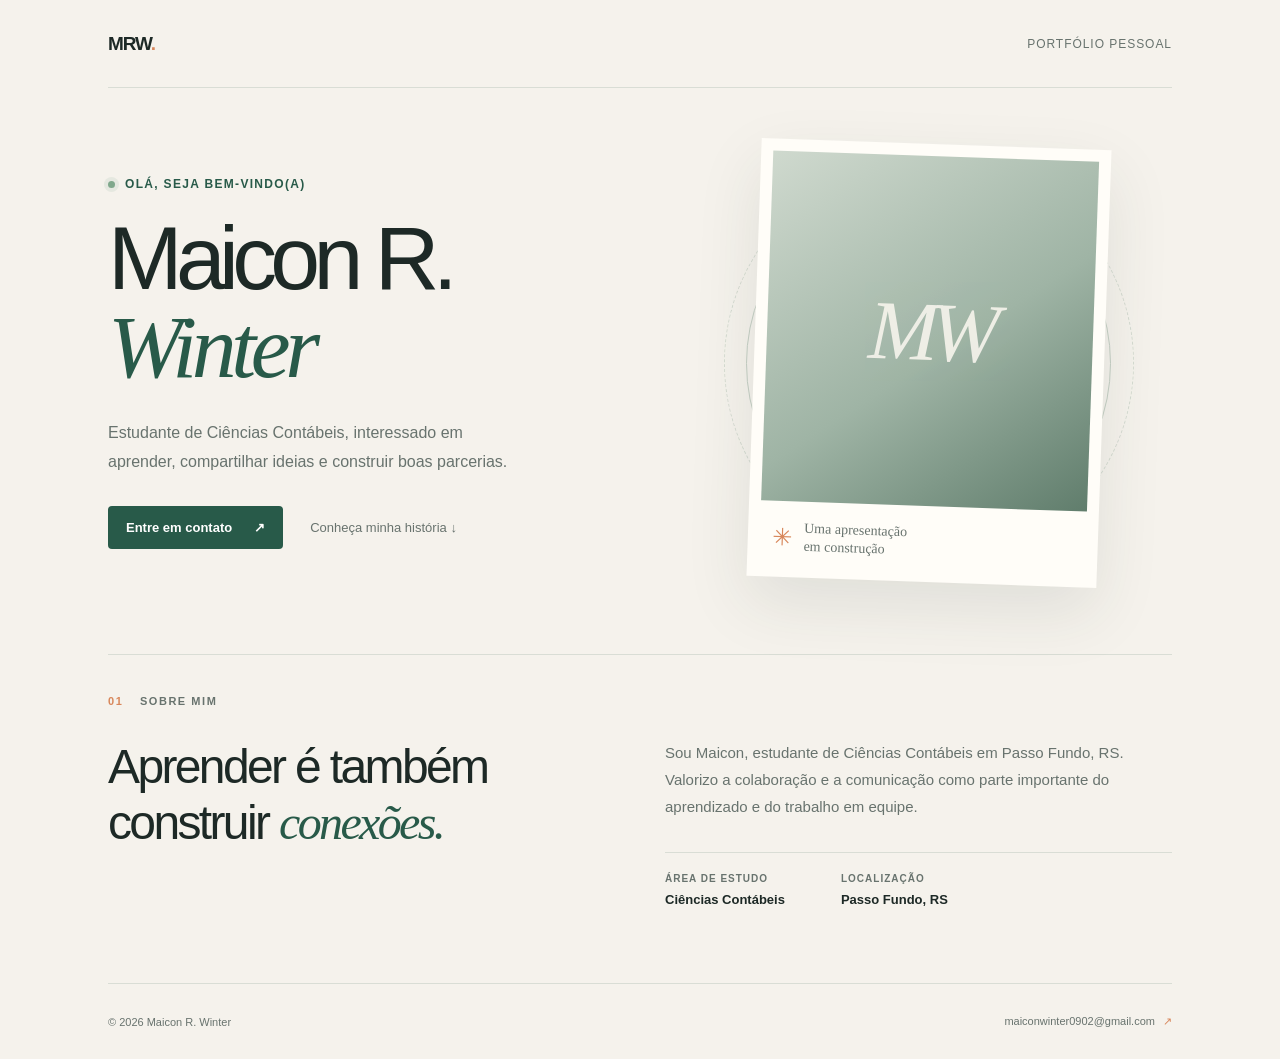
==== index.html @ 3eb66a56 "Adiciona a apresentação inicial do portfólio" ====
<!doctype html>
<html lang="pt-BR">
  <head>
    <meta charset="utf-8" />
    <meta name="viewport" content="width=device-width, initial-scale=1" />
    <meta name="theme-color" content="#f5f2ec" />
    <meta name="description" content="Portfólio pessoal de Maicon R. Winter, estudante de Ciências Contábeis em Passo Fundo, RS." />
    <title>Maicon R. Winter — Portfólio</title>
    <link rel="stylesheet" href="styles.css" />
  </head>
  <body>
    <main class="page-shell">
      <header class="topbar">
        <a class="wordmark" href="#inicio" aria-label="Maicon R. Winter, início">MRW<span>.</span></a>
        <span class="topbar-note">Portfólio pessoal</span>
      </header>

      <section class="intro" id="inicio" aria-labelledby="name">
        <div class="intro-copy">
          <p class="eyebrow"><span class="status-dot"></span> Olá, seja bem-vindo(a)</p>
          <h1 id="name">Maicon R.<br /><span>Winter</span></h1>
          <p class="summary">Estudante de Ciências Contábeis, interessado em aprender, compartilhar ideias e construir boas parcerias.</p>
          <div class="actions">
            <a class="button button-primary" href="mailto:maiconwinter0902@gmail.com">Entre em contato <span aria-hidden="true">↗</span></a>
            <a class="text-link" href="#sobre">Conheça minha história <span aria-hidden="true">↓</span></a>
          </div>
        </div>

        <div class="portrait-wrap" aria-label="Espaço reservado para foto de perfil">
          <div class="portrait-card">
            <div class="portrait-placeholder" aria-hidden="true"><span>MW</span></div>
            <div class="portrait-caption"><span class="caption-mark">✳</span><span>Uma apresentação<br />em construção</span></div>
          </div>
          <span class="orbit orbit-one" aria-hidden="true"></span>
          <span class="orbit orbit-two" aria-hidden="true"></span>
        </div>
      </section>

      <section class="about" id="sobre" aria-labelledby="about-title">
        <div class="section-label"><span>01</span> SOBRE MIM</div>
        <div class="about-content">
          <h2 id="about-title">Aprender é também<br />construir <em>conexões.</em></h2>
          <div class="about-details">
            <p>Sou Maicon, estudante de Ciências Contábeis em Passo Fundo, RS. Valorizo a colaboração e a comunicação como parte importante do aprendizado e do trabalho em equipe.</p>
            <div class="detail-row">
              <div><span class="detail-label">ÁREA DE ESTUDO</span><strong>Ciências Contábeis</strong></div>
              <div><span class="detail-label">LOCALIZAÇÃO</span><strong>Passo Fundo, RS</strong></div>
            </div>
          </div>
        </div>
      </section>

      <footer class="footer">
        <span>© 2026 Maicon R. Winter</span>
        <a href="mailto:maiconwinter0902@gmail.com">maiconwinter0902@gmail.com <span aria-hidden="true">↗</span></a>
      </footer>
    </main>
  </body>
</html>
---- styles.css ----
:root {
  color-scheme: light;
  --paper: #f5f2ec;
  --ink: #1d2926;
  --muted: #68736e;
  --green: #285a49;
  --green-dark: #1d4437;
  --line: #d9ddd5;
  --orange: #d8875b;
}

* { box-sizing: border-box; }
html { scroll-behavior: smooth; }
body { margin: 0; background: var(--paper); color: var(--ink); font-family: 'Segoe UI', Arial, sans-serif; }
a { color: inherit; }
a:focus-visible { outline: 3px solid var(--orange); outline-offset: 4px; }
.page-shell { max-width: 1180px; padding: 0 58px; margin: 0 auto; }
.topbar { height: 88px; display: flex; align-items: center; justify-content: space-between; border-bottom: 1px solid var(--line); }
.wordmark { font-size: 19px; font-weight: 700; letter-spacing: -.06em; text-decoration: none; }
.wordmark span { color: var(--orange); }
.topbar-note { color: var(--muted); font-size: 12px; letter-spacing: .08em; text-transform: uppercase; }
.intro { min-height: 550px; display: grid; grid-template-columns: 1.05fr .95fr; align-items: center; gap: 40px; padding: 56px 0 72px; }
.intro-copy { position: relative; z-index: 1; }
.eyebrow { display: flex; align-items: center; gap: 10px; margin: 0 0 24px; color: var(--green); font-size: 12px; font-weight: 600; letter-spacing: .11em; text-transform: uppercase; }
.status-dot { width: 7px; height: 7px; background: #80a88c; border-radius: 50%; box-shadow: 0 0 0 4px #80a88c22; }
h1 { margin: 0; font-size: clamp(58px, 7vw, 92px); line-height: .98; letter-spacing: -.075em; font-weight: 500; }
h1 span { color: var(--green); font-family: Georgia, serif; font-style: italic; font-weight: 500; letter-spacing: -.06em; }
.summary { max-width: 425px; margin: 28px 0 30px; color: var(--muted); font-size: 16px; line-height: 1.8; }
.actions { display: flex; align-items: center; gap: 27px; flex-wrap: wrap; }
.button { display: inline-flex; align-items: center; gap: 22px; padding: 14px 18px; border-radius: 4px; font-size: 13px; font-weight: 600; text-decoration: none; transition: background .2s, transform .2s; }
.button-primary { color: white; background: var(--green); }
.button-primary:hover { background: var(--green-dark); transform: translateY(-2px); }
.text-link { color: var(--muted); font-size: 13px; text-decoration: none; }
.text-link:hover, .footer a:hover { color: var(--green); }
.portrait-wrap { min-height: 375px; display: grid; place-items: center; position: relative; }
.portrait-card { width: min(100%, 350px); position: relative; z-index: 1; padding: 12px; background: #fffdf8; box-shadow: 0 25px 65px #243d321a; transform: rotate(2deg); }
.portrait-placeholder { aspect-ratio: 4 / 4.3; display: grid; place-items: center; overflow: hidden; background: linear-gradient(145deg, #cfd9ce, #9fb4a5 55%, #607d6c); color: #f7f4ed; }
.portrait-placeholder span { font-family: Georgia, serif; font-size: 84px; font-style: italic; letter-spacing: -.1em; opacity: .9; }
.portrait-caption { min-height: 64px; display: flex; align-items: center; gap: 12px; padding: 8px 12px 0; color: var(--muted); font-family: Georgia, serif; font-size: 14px; line-height: 1.35; }
.caption-mark { color: var(--orange); font-family: 'Segoe UI', Arial, sans-serif; font-size: 24px; }
.orbit { position: absolute; display: block; border: 1px solid #c5cfc3; border-radius: 50%; }
.orbit-one { width: 365px; height: 365px; }
.orbit-two { width: 410px; height: 410px; border-style: dashed; opacity: .65; }
.about { padding: 40px 0 76px; border-top: 1px solid var(--line); }
.section-label { color: var(--muted); font-size: 11px; font-weight: 600; letter-spacing: .14em; }
.section-label span { margin-right: 12px; color: var(--orange); }
.about-content { display: grid; grid-template-columns: 1fr 1fr; gap: 50px; margin-top: 32px; }
h2 { margin: 0; font-size: clamp(34px, 4vw, 48px); font-weight: 500; line-height: 1.15; letter-spacing: -.055em; }
h2 em { color: var(--green); font-family: Georgia, serif; font-weight: 500; }
.about-details > p { max-width: 490px; margin: 0; color: var(--muted); font-size: 15px; line-height: 1.8; }
.detail-row { display: flex; gap: 56px; margin-top: 32px; padding-top: 20px; border-top: 1px solid var(--line); }
.detail-row div { display: grid; gap: 8px; }
.detail-label { color: var(--muted); font-size: 10px; font-weight: 600; letter-spacing: .1em; }
.detail-row strong { font-size: 13px; font-weight: 600; }
.footer { min-height: 76px; display: flex; align-items: center; justify-content: space-between; gap: 20px; border-top: 1px solid var(--line); color: var(--muted); font-size: 11px; }
.footer a { text-decoration: none; }
.footer a span { color: var(--orange); margin-left: 5px; }

@media (max-width: 760px) {
  .page-shell { padding: 0 24px; }
  .topbar { height: 70px; }
  .intro { min-height: auto; grid-template-columns: 1fr; gap: 40px; padding: 58px 0 62px; }
  .intro-copy { order: 0; }
  .portrait-wrap { min-height: 330px; }
  .portrait-card { width: min(75%, 300px); }
  .orbit-one { width: 315px; height: 315px; }
  .orbit-two { width: 350px; height: 350px; }
  .about-content { grid-template-columns: 1fr; gap: 24px; }
  .about { padding-bottom: 56px; }
  .detail-row { gap: 30px; }
}
@media (max-width: 420px) {
  .page-shell { padding: 0 18px; }
  .actions { align-items: flex-start; flex-direction: column; gap: 17px; }
  .footer { align-items: flex-start; flex-direction: column; justify-content: center; padding: 18px 0; gap: 9px; }
}
@media (prefers-reduced-motion: reduce) {
  html { scroll-behavior: auto; }
  *, *::before, *::after { transition-duration: .01ms !important; animation-duration: .01ms !important; }
}
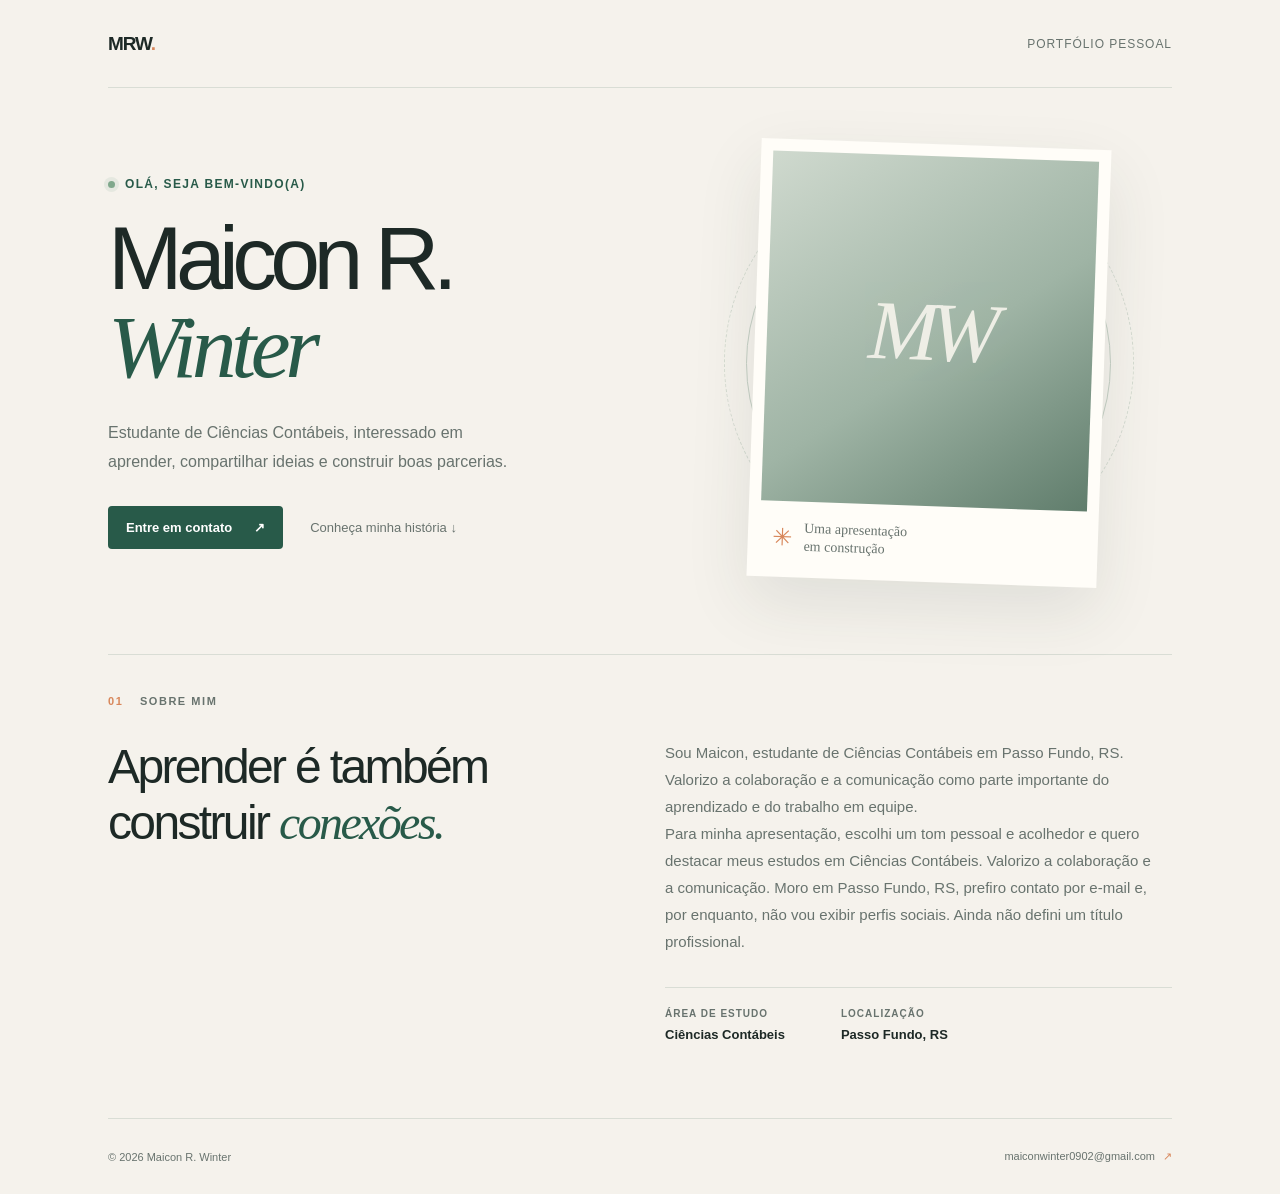
==== commit 924c49d3: "Adiciona resumo da biografia Added a personal paragraph highlighting studies and contact preferences" ====
--- a/index.html
+++ b/index.html
@@ -42,6 +42,7 @@
           <h2 id="about-title">Aprender é também<br />construir <em>conexões.</em></h2>
           <div class="about-details">
             <p>Sou Maicon, estudante de Ciências Contábeis em Passo Fundo, RS. Valorizo a colaboração e a comunicação como parte importante do aprendizado e do trabalho em equipe.</p>
+            <p>Para minha apresentação, escolhi um tom pessoal e acolhedor e quero destacar meus estudos em Ciências Contábeis. Valorizo a colaboração e a comunicação. Moro em Passo Fundo, RS, prefiro contato por e-mail e, por enquanto, não vou exibir perfis sociais. Ainda não defini um título profissional.</p>
             <div class="detail-row">
               <div><span class="detail-label">ÁREA DE ESTUDO</span><strong>Ciências Contábeis</strong></div>
               <div><span class="detail-label">LOCALIZAÇÃO</span><strong>Passo Fundo, RS</strong></div>
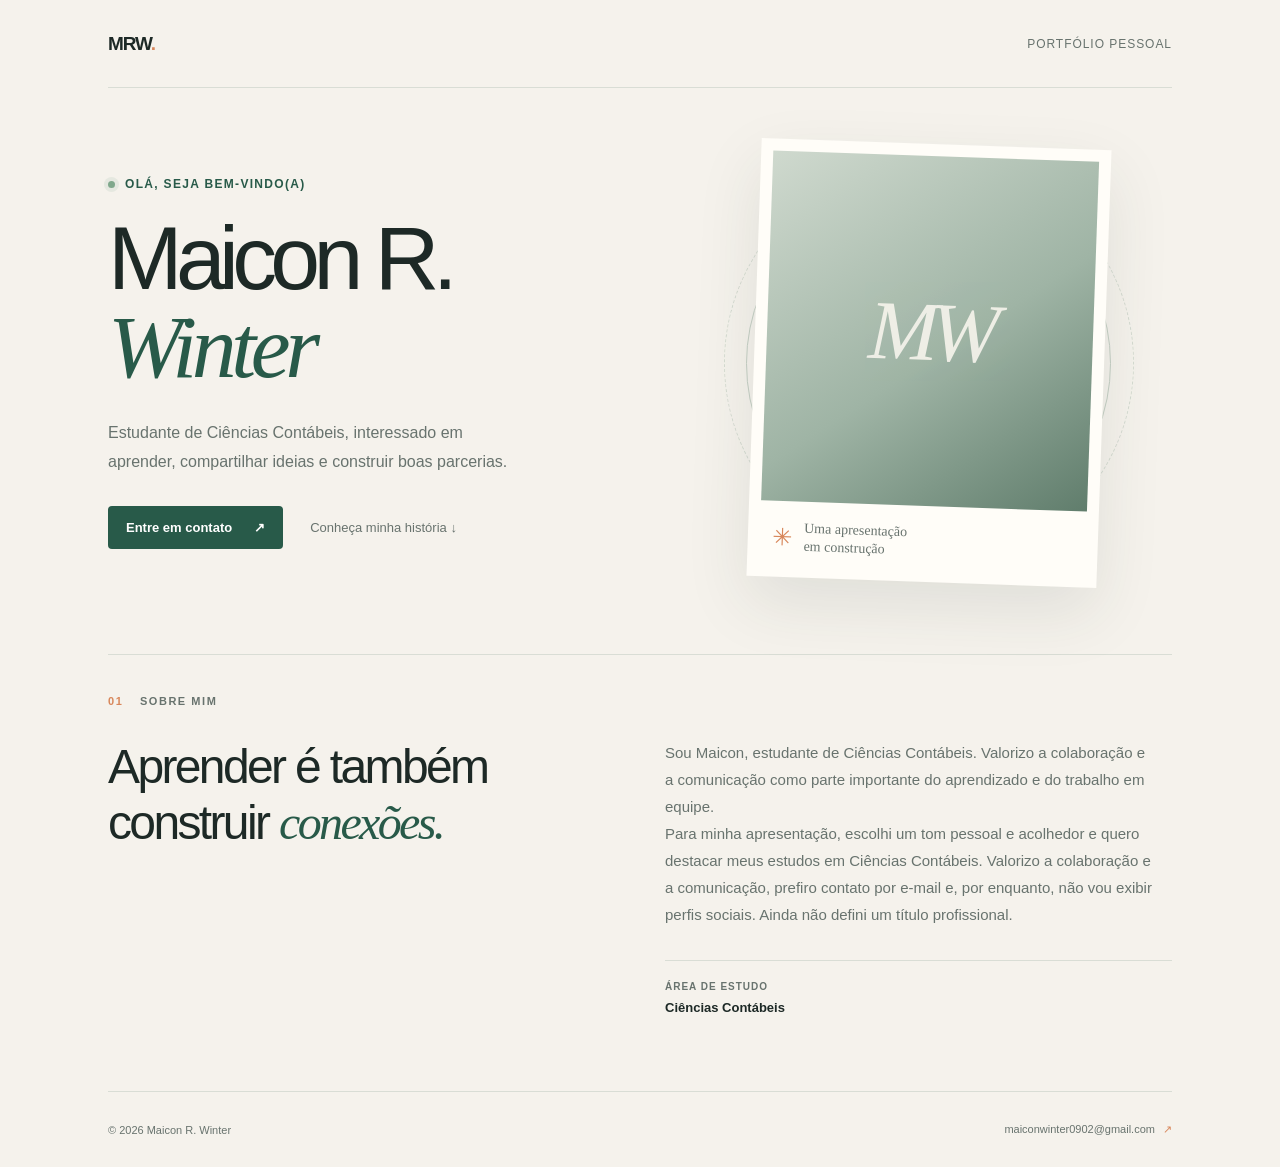
==== commit 3dce2dc3: "Remove referencias de localização" ====
--- a/index.html
+++ b/index.html
@@ -4,7 +4,7 @@
     <meta charset="utf-8" />
     <meta name="viewport" content="width=device-width, initial-scale=1" />
     <meta name="theme-color" content="#f5f2ec" />
-    <meta name="description" content="Portfólio pessoal de Maicon R. Winter, estudante de Ciências Contábeis em Passo Fundo, RS." />
+    <meta name="description" content="Portfólio pessoal de Maicon R. Winter, estudante de Ciências Contábeis." />
     <title>Maicon R. Winter — Portfólio</title>
     <link rel="stylesheet" href="styles.css" />
   </head>
@@ -41,11 +41,10 @@
         <div class="about-content">
           <h2 id="about-title">Aprender é também<br />construir <em>conexões.</em></h2>
           <div class="about-details">
-            <p>Sou Maicon, estudante de Ciências Contábeis em Passo Fundo, RS. Valorizo a colaboração e a comunicação como parte importante do aprendizado e do trabalho em equipe.</p>
-            <p>Para minha apresentação, escolhi um tom pessoal e acolhedor e quero destacar meus estudos em Ciências Contábeis. Valorizo a colaboração e a comunicação. Moro em Passo Fundo, RS, prefiro contato por e-mail e, por enquanto, não vou exibir perfis sociais. Ainda não defini um título profissional.</p>
+            <p>Sou Maicon, estudante de Ciências Contábeis. Valorizo a colaboração e a comunicação como parte importante do aprendizado e do trabalho em equipe.</p>
+            <p>Para minha apresentação, escolhi um tom pessoal e acolhedor e quero destacar meus estudos em Ciências Contábeis. Valorizo a colaboração e a comunicação, prefiro contato por e-mail e, por enquanto, não vou exibir perfis sociais. Ainda não defini um título profissional.</p>
             <div class="detail-row">
               <div><span class="detail-label">ÁREA DE ESTUDO</span><strong>Ciências Contábeis</strong></div>
-              <div><span class="detail-label">LOCALIZAÇÃO</span><strong>Passo Fundo, RS</strong></div>
             </div>
           </div>
         </div>
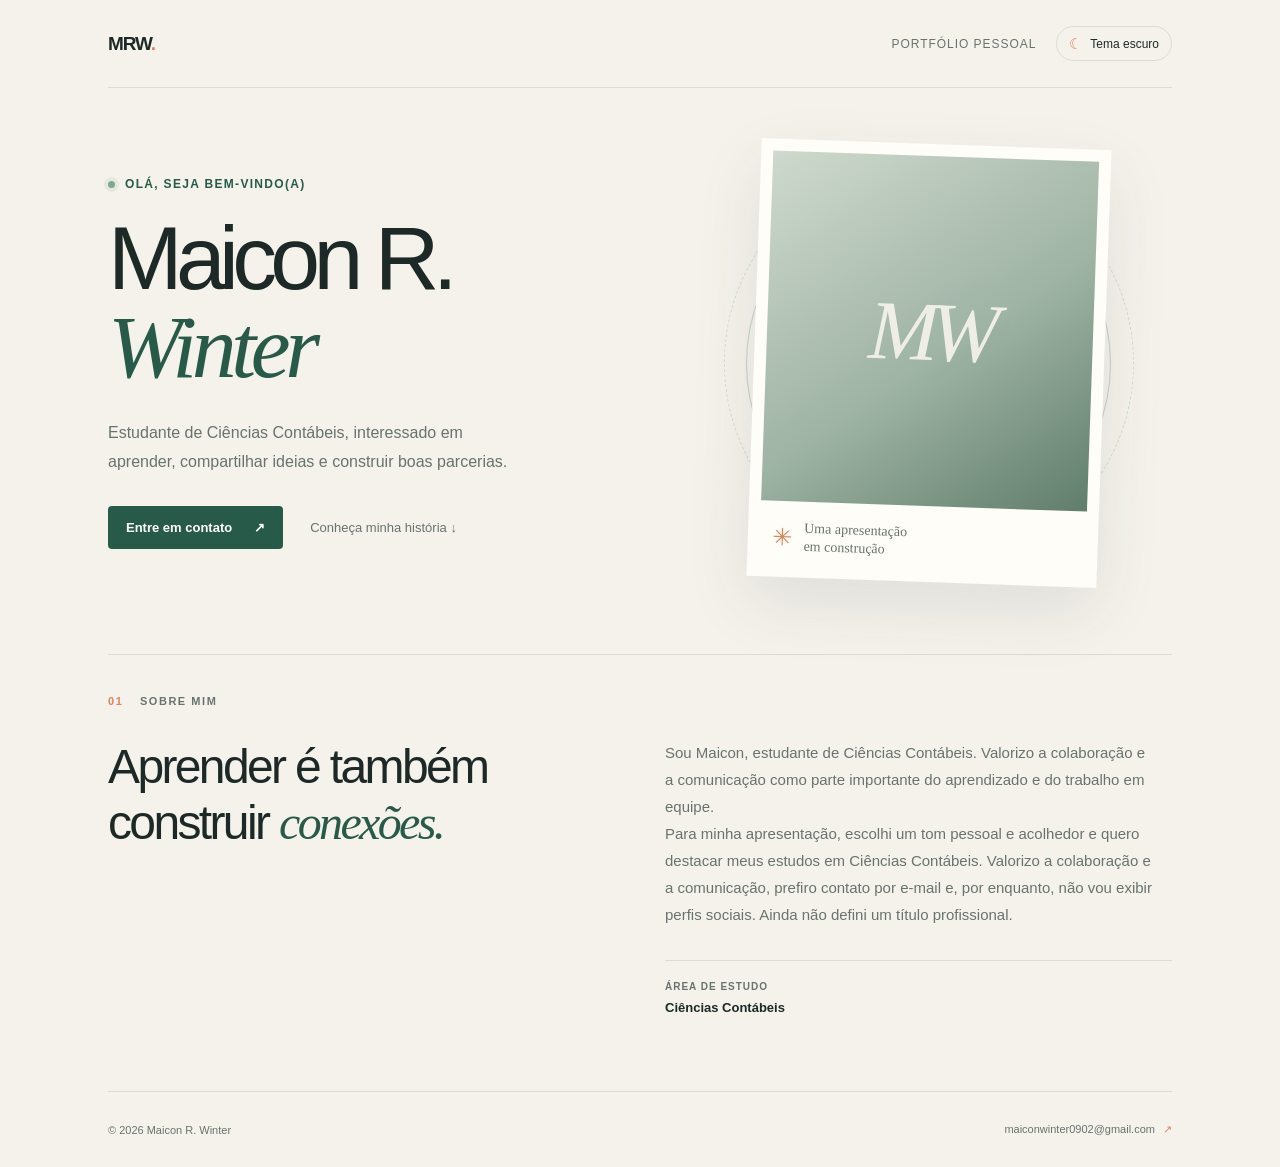
==== commit 4b314b8f: "Adiciona alternância de tema claro e escuro" ====
--- a/index.html
+++ b/index.html
@@ -12,7 +12,13 @@
     <main class="page-shell">
       <header class="topbar">
         <a class="wordmark" href="#inicio" aria-label="Maicon R. Winter, início">MRW<span>.</span></a>
-        <span class="topbar-note">Portfólio pessoal</span>
+        <div class="topbar-tools">
+          <span class="topbar-note">Portfólio pessoal</span>
+          <button class="theme-toggle" type="button" data-theme-toggle aria-label="Ativar tema escuro" aria-pressed="false">
+            <span class="theme-toggle-icon" aria-hidden="true">☾</span>
+            <span class="theme-toggle-label">Tema escuro</span>
+          </button>
+        </div>
       </header>
 
       <section class="intro" id="inicio" aria-labelledby="name">
@@ -55,5 +61,37 @@
         <a href="mailto:maiconwinter0902@gmail.com">maiconwinter0902@gmail.com <span aria-hidden="true">↗</span></a>
       </footer>
     </main>
+    <script>
+      (() => {
+        const storageKey = "maicon-portfolio-theme";
+        const root = document.documentElement;
+        const toggle = document.querySelector("[data-theme-toggle]");
+        const label = toggle.querySelector(".theme-toggle-label");
+        const icon = toggle.querySelector(".theme-toggle-icon");
+        let savedTheme = "light";
+        try {
+          savedTheme = localStorage.getItem(storageKey) || "light";
+        } catch {}
+
+        root.dataset.theme = savedTheme === "dark" ? "dark" : "light";
+
+        const updateToggle = () => {
+          const isDark = root.dataset.theme === "dark";
+          toggle.setAttribute("aria-label", isDark ? "Ativar tema claro" : "Ativar tema escuro");
+          toggle.setAttribute("aria-pressed", String(isDark));
+          label.textContent = isDark ? "Tema claro" : "Tema escuro";
+          icon.textContent = isDark ? "☀" : "☾";
+        };
+
+        updateToggle();
+        toggle.addEventListener("click", () => {
+          root.dataset.theme = root.dataset.theme === "dark" ? "light" : "dark";
+          try {
+            localStorage.setItem(storageKey, root.dataset.theme);
+          } catch {}
+          updateToggle();
+        });
+      })();
+    </script>
   </body>
 </html>
--- a/styles.css
+++ b/styles.css
@@ -7,6 +7,29 @@
   --green-dark: #1d4437;
   --line: #d9ddd5;
   --orange: #d8875b;
+  --portrait-paper: #fffdf8;
+  --portrait-shadow: #243d321a;
+  --portrait-top: #cfd9ce;
+  --portrait-mid: #9fb4a5;
+  --portrait-bottom: #607d6c;
+  --orbit: #c5cfc3;
+}
+
+:root[data-theme="dark"] {
+  color-scheme: dark;
+  --paper: #17201c;
+  --ink: #edf2ed;
+  --muted: #b0bdb4;
+  --green: #9bc9af;
+  --green-dark: #78aa90;
+  --line: #35463d;
+  --orange: #e5a078;
+  --portrait-paper: #222e28;
+  --portrait-shadow: #00000040;
+  --portrait-top: #556a5c;
+  --portrait-mid: #3c5547;
+  --portrait-bottom: #293b32;
+  --orbit: #45584c;
 }
 
 * { box-sizing: border-box; }
@@ -18,7 +41,12 @@
 .topbar { height: 88px; display: flex; align-items: center; justify-content: space-between; border-bottom: 1px solid var(--line); }
 .wordmark { font-size: 19px; font-weight: 700; letter-spacing: -.06em; text-decoration: none; }
 .wordmark span { color: var(--orange); }
+.topbar-tools { display: flex; align-items: center; gap: 20px; }
 .topbar-note { color: var(--muted); font-size: 12px; letter-spacing: .08em; text-transform: uppercase; }
+.theme-toggle { display: inline-flex; align-items: center; gap: 8px; padding: 9px 12px; border: 1px solid var(--line); border-radius: 999px; background: transparent; color: var(--ink); font: inherit; font-size: 12px; cursor: pointer; transition: background .2s, border-color .2s; }
+.theme-toggle:hover { background: color-mix(in srgb, var(--green) 10%, transparent); border-color: var(--green); }
+.theme-toggle:focus-visible { outline: 3px solid var(--orange); outline-offset: 4px; }
+.theme-toggle-icon { color: var(--orange); font-size: 15px; line-height: 1; }
 .intro { min-height: 550px; display: grid; grid-template-columns: 1.05fr .95fr; align-items: center; gap: 40px; padding: 56px 0 72px; }
 .intro-copy { position: relative; z-index: 1; }
 .eyebrow { display: flex; align-items: center; gap: 10px; margin: 0 0 24px; color: var(--green); font-size: 12px; font-weight: 600; letter-spacing: .11em; text-transform: uppercase; }
@@ -33,12 +61,12 @@
 .text-link { color: var(--muted); font-size: 13px; text-decoration: none; }
 .text-link:hover, .footer a:hover { color: var(--green); }
 .portrait-wrap { min-height: 375px; display: grid; place-items: center; position: relative; }
-.portrait-card { width: min(100%, 350px); position: relative; z-index: 1; padding: 12px; background: #fffdf8; box-shadow: 0 25px 65px #243d321a; transform: rotate(2deg); }
-.portrait-placeholder { aspect-ratio: 4 / 4.3; display: grid; place-items: center; overflow: hidden; background: linear-gradient(145deg, #cfd9ce, #9fb4a5 55%, #607d6c); color: #f7f4ed; }
+.portrait-card { width: min(100%, 350px); position: relative; z-index: 1; padding: 12px; background: var(--portrait-paper); box-shadow: 0 25px 65px var(--portrait-shadow); transform: rotate(2deg); }
+.portrait-placeholder { aspect-ratio: 4 / 4.3; display: grid; place-items: center; overflow: hidden; background: linear-gradient(145deg, var(--portrait-top), var(--portrait-mid) 55%, var(--portrait-bottom)); color: #f7f4ed; }
 .portrait-placeholder span { font-family: Georgia, serif; font-size: 84px; font-style: italic; letter-spacing: -.1em; opacity: .9; }
 .portrait-caption { min-height: 64px; display: flex; align-items: center; gap: 12px; padding: 8px 12px 0; color: var(--muted); font-family: Georgia, serif; font-size: 14px; line-height: 1.35; }
 .caption-mark { color: var(--orange); font-family: 'Segoe UI', Arial, sans-serif; font-size: 24px; }
-.orbit { position: absolute; display: block; border: 1px solid #c5cfc3; border-radius: 50%; }
+.orbit { position: absolute; display: block; border: 1px solid var(--orbit); border-radius: 50%; }
 .orbit-one { width: 365px; height: 365px; }
 .orbit-two { width: 410px; height: 410px; border-style: dashed; opacity: .65; }
 .about { padding: 40px 0 76px; border-top: 1px solid var(--line); }
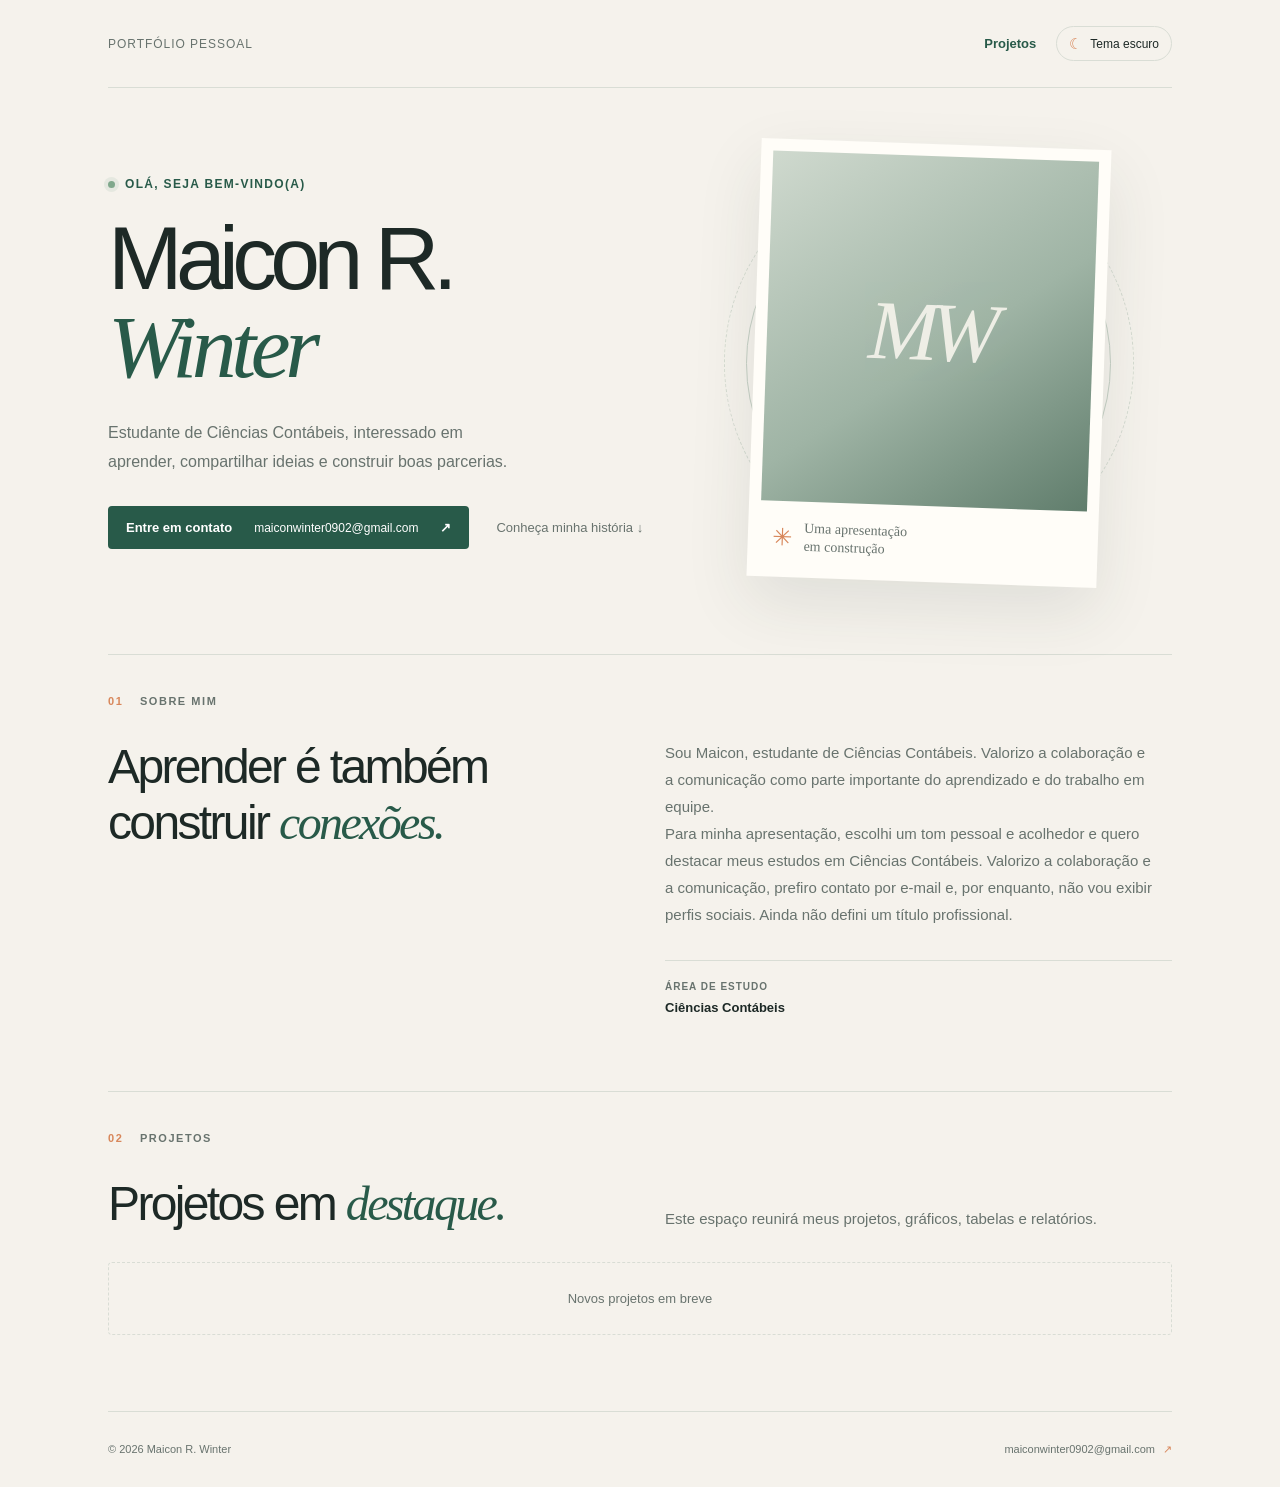
==== commit 7277dd49: "Adiciona aba Projetos e atualiza o contato" ====
--- a/index.html
+++ b/index.html
@@ -11,14 +11,14 @@
   <body>
     <main class="page-shell">
       <header class="topbar">
-        <a class="wordmark" href="#inicio" aria-label="Maicon R. Winter, início">MRW<span>.</span></a>
-        <div class="topbar-tools">
-          <span class="topbar-note">Portfólio pessoal</span>
+        <span class="topbar-note">Portfólio pessoal</span>
+        <nav class="topbar-tools" aria-label="Navegação principal">
+          <a class="nav-link" href="#projetos">Projetos</a>
           <button class="theme-toggle" type="button" data-theme-toggle aria-label="Ativar tema escuro" aria-pressed="false">
             <span class="theme-toggle-icon" aria-hidden="true">☾</span>
             <span class="theme-toggle-label">Tema escuro</span>
           </button>
-        </div>
+        </nav>
       </header>
 
       <section class="intro" id="inicio" aria-labelledby="name">
@@ -27,7 +27,7 @@
           <h1 id="name">Maicon R.<br /><span>Winter</span></h1>
           <p class="summary">Estudante de Ciências Contábeis, interessado em aprender, compartilhar ideias e construir boas parcerias.</p>
           <div class="actions">
-            <a class="button button-primary" href="mailto:maiconwinter0902@gmail.com">Entre em contato <span aria-hidden="true">↗</span></a>
+            <a class="button button-primary" href="mailto:maiconwinter0902@gmail.com">Entre em contato <span class="contact-email">maiconwinter0902@gmail.com</span><span aria-hidden="true">↗</span></a>
             <a class="text-link" href="#sobre">Conheça minha história <span aria-hidden="true">↓</span></a>
           </div>
         </div>
@@ -54,6 +54,15 @@
             </div>
           </div>
         </div>
+      </section>
+
+      <section class="projects" id="projetos" aria-labelledby="projects-title">
+        <div class="section-label"><span>02</span> PROJETOS</div>
+        <div class="projects-content">
+          <h2 id="projects-title">Projetos em <em>destaque.</em></h2>
+          <p>Este espaço reunirá meus projetos, gráficos, tabelas e relatórios.</p>
+        </div>
+        <div class="projects-empty">Novos projetos em breve</div>
       </section>
 
       <footer class="footer">
--- a/styles.css
+++ b/styles.css
@@ -5,6 +5,7 @@
   --muted: #68736e;
   --green: #285a49;
   --green-dark: #1d4437;
+  --button-ink: #ffffff;
   --line: #d9ddd5;
   --orange: #d8875b;
   --portrait-paper: #fffdf8;
@@ -22,6 +23,7 @@
   --muted: #b0bdb4;
   --green: #9bc9af;
   --green-dark: #78aa90;
+  --button-ink: #17201c;
   --line: #35463d;
   --orange: #e5a078;
   --portrait-paper: #222e28;
@@ -39,10 +41,10 @@
 a:focus-visible { outline: 3px solid var(--orange); outline-offset: 4px; }
 .page-shell { max-width: 1180px; padding: 0 58px; margin: 0 auto; }
 .topbar { height: 88px; display: flex; align-items: center; justify-content: space-between; border-bottom: 1px solid var(--line); }
-.wordmark { font-size: 19px; font-weight: 700; letter-spacing: -.06em; text-decoration: none; }
-.wordmark span { color: var(--orange); }
 .topbar-tools { display: flex; align-items: center; gap: 20px; }
 .topbar-note { color: var(--muted); font-size: 12px; letter-spacing: .08em; text-transform: uppercase; }
+.nav-link { color: var(--green); font-size: 13px; font-weight: 600; text-decoration: none; }
+.nav-link:hover { color: var(--orange); }
 .theme-toggle { display: inline-flex; align-items: center; gap: 8px; padding: 9px 12px; border: 1px solid var(--line); border-radius: 999px; background: transparent; color: var(--ink); font: inherit; font-size: 12px; cursor: pointer; transition: background .2s, border-color .2s; }
 .theme-toggle:hover { background: color-mix(in srgb, var(--green) 10%, transparent); border-color: var(--green); }
 .theme-toggle:focus-visible { outline: 3px solid var(--orange); outline-offset: 4px; }
@@ -56,8 +58,9 @@
 .summary { max-width: 425px; margin: 28px 0 30px; color: var(--muted); font-size: 16px; line-height: 1.8; }
 .actions { display: flex; align-items: center; gap: 27px; flex-wrap: wrap; }
 .button { display: inline-flex; align-items: center; gap: 22px; padding: 14px 18px; border-radius: 4px; font-size: 13px; font-weight: 600; text-decoration: none; transition: background .2s, transform .2s; }
-.button-primary { color: white; background: var(--green); }
+.button-primary { color: var(--button-ink); background: var(--green); }
 .button-primary:hover { background: var(--green-dark); transform: translateY(-2px); }
+.contact-email { font-size: 12px; font-weight: 500; }
 .text-link { color: var(--muted); font-size: 13px; text-decoration: none; }
 .text-link:hover, .footer a:hover { color: var(--green); }
 .portrait-wrap { min-height: 375px; display: grid; place-items: center; position: relative; }
@@ -80,6 +83,11 @@
 .detail-row div { display: grid; gap: 8px; }
 .detail-label { color: var(--muted); font-size: 10px; font-weight: 600; letter-spacing: .1em; }
 .detail-row strong { font-size: 13px; font-weight: 600; }
+.projects { padding: 40px 0 76px; border-top: 1px solid var(--line); }
+.projects-content { display: grid; grid-template-columns: 1fr 1fr; gap: 50px; align-items: end; margin-top: 32px; }
+.projects-content h2 { margin: 0; }
+.projects-content > p { max-width: 460px; margin: 0; color: var(--muted); font-size: 15px; line-height: 1.8; }
+.projects-empty { margin-top: 30px; padding: 28px; border: 1px dashed var(--line); border-radius: 4px; color: var(--muted); font-size: 13px; text-align: center; }
 .footer { min-height: 76px; display: flex; align-items: center; justify-content: space-between; gap: 20px; border-top: 1px solid var(--line); color: var(--muted); font-size: 11px; }
 .footer a { text-decoration: none; }
 .footer a span { color: var(--orange); margin-left: 5px; }
@@ -95,10 +103,15 @@
   .orbit-two { width: 350px; height: 350px; }
   .about-content { grid-template-columns: 1fr; gap: 24px; }
   .about { padding-bottom: 56px; }
+  .projects-content { grid-template-columns: 1fr; gap: 20px; }
+  .projects { padding-bottom: 56px; }
   .detail-row { gap: 30px; }
 }
 @media (max-width: 420px) {
   .page-shell { padding: 0 18px; }
+  .topbar-tools { gap: 10px; }
+  .topbar-note { font-size: 10px; letter-spacing: .04em; }
+  .theme-toggle { padding: 7px 9px; font-size: 11px; }
   .actions { align-items: flex-start; flex-direction: column; gap: 17px; }
   .footer { align-items: flex-start; flex-direction: column; justify-content: center; padding: 18px 0; gap: 9px; }
 }
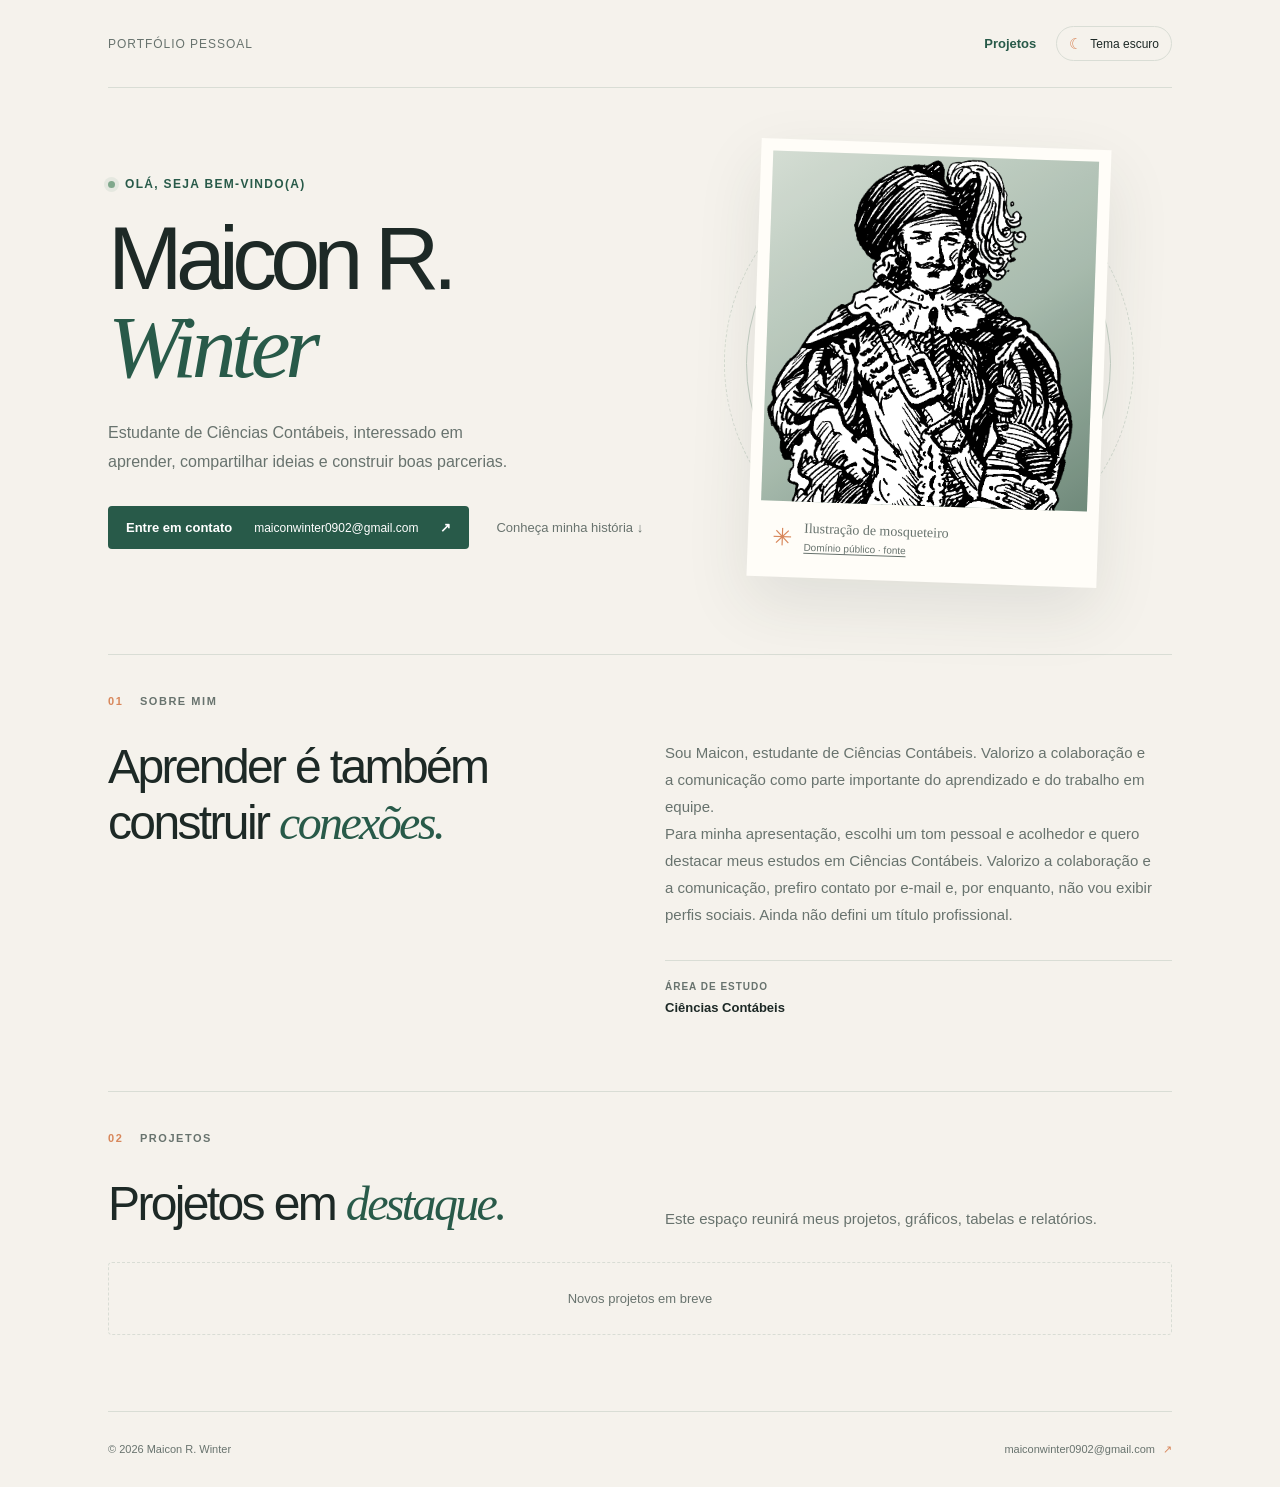
==== commit d9b14ce4: "Adiciona avatar de mosqueteiro em domínio público" ====
--- a/index.html
+++ b/index.html
@@ -32,10 +32,10 @@
           </div>
         </div>
 
-        <div class="portrait-wrap" aria-label="Espaço reservado para foto de perfil">
+        <div class="portrait-wrap" aria-label="Ilustração de mosqueteiro em domínio público">
           <div class="portrait-card">
-            <div class="portrait-placeholder" aria-hidden="true"><span>MW</span></div>
-            <div class="portrait-caption"><span class="caption-mark">✳</span><span>Uma apresentação<br />em construção</span></div>
+            <div class="portrait-placeholder"><img class="portrait-img" src="musketeer-public-domain.png" alt="Ilustração em preto e branco de um mosqueteiro com chapéu, espada e traje histórico." /></div>
+            <div class="portrait-caption"><span class="caption-mark" aria-hidden="true">✳</span><span>Ilustração de mosqueteiro<br /><a href="https://commons.wikimedia.org/wiki/File:Mousquetaire_(PSF).png" target="_blank" rel="noopener noreferrer">Domínio público · fonte</a></span></div>
           </div>
           <span class="orbit orbit-one" aria-hidden="true"></span>
           <span class="orbit orbit-two" aria-hidden="true"></span>
--- a/styles.css
+++ b/styles.css
@@ -66,8 +66,10 @@
 .portrait-wrap { min-height: 375px; display: grid; place-items: center; position: relative; }
 .portrait-card { width: min(100%, 350px); position: relative; z-index: 1; padding: 12px; background: var(--portrait-paper); box-shadow: 0 25px 65px var(--portrait-shadow); transform: rotate(2deg); }
 .portrait-placeholder { aspect-ratio: 4 / 4.3; display: grid; place-items: center; overflow: hidden; background: linear-gradient(145deg, var(--portrait-top), var(--portrait-mid) 55%, var(--portrait-bottom)); color: #f7f4ed; }
-.portrait-placeholder span { font-family: Georgia, serif; font-size: 84px; font-style: italic; letter-spacing: -.1em; opacity: .9; }
+.portrait-img { display: block; width: 100%; height: 100%; object-fit: cover; object-position: center 24%; }
 .portrait-caption { min-height: 64px; display: flex; align-items: center; gap: 12px; padding: 8px 12px 0; color: var(--muted); font-family: Georgia, serif; font-size: 14px; line-height: 1.35; }
+.portrait-caption a { color: var(--muted); font-family: 'Segoe UI', Arial, sans-serif; font-size: 10px; text-decoration: underline; text-underline-offset: 2px; }
+.portrait-caption a:hover { color: var(--green); }
 .caption-mark { color: var(--orange); font-family: 'Segoe UI', Arial, sans-serif; font-size: 24px; }
 .orbit { position: absolute; display: block; border: 1px solid var(--orbit); border-radius: 50%; }
 .orbit-one { width: 365px; height: 365px; }
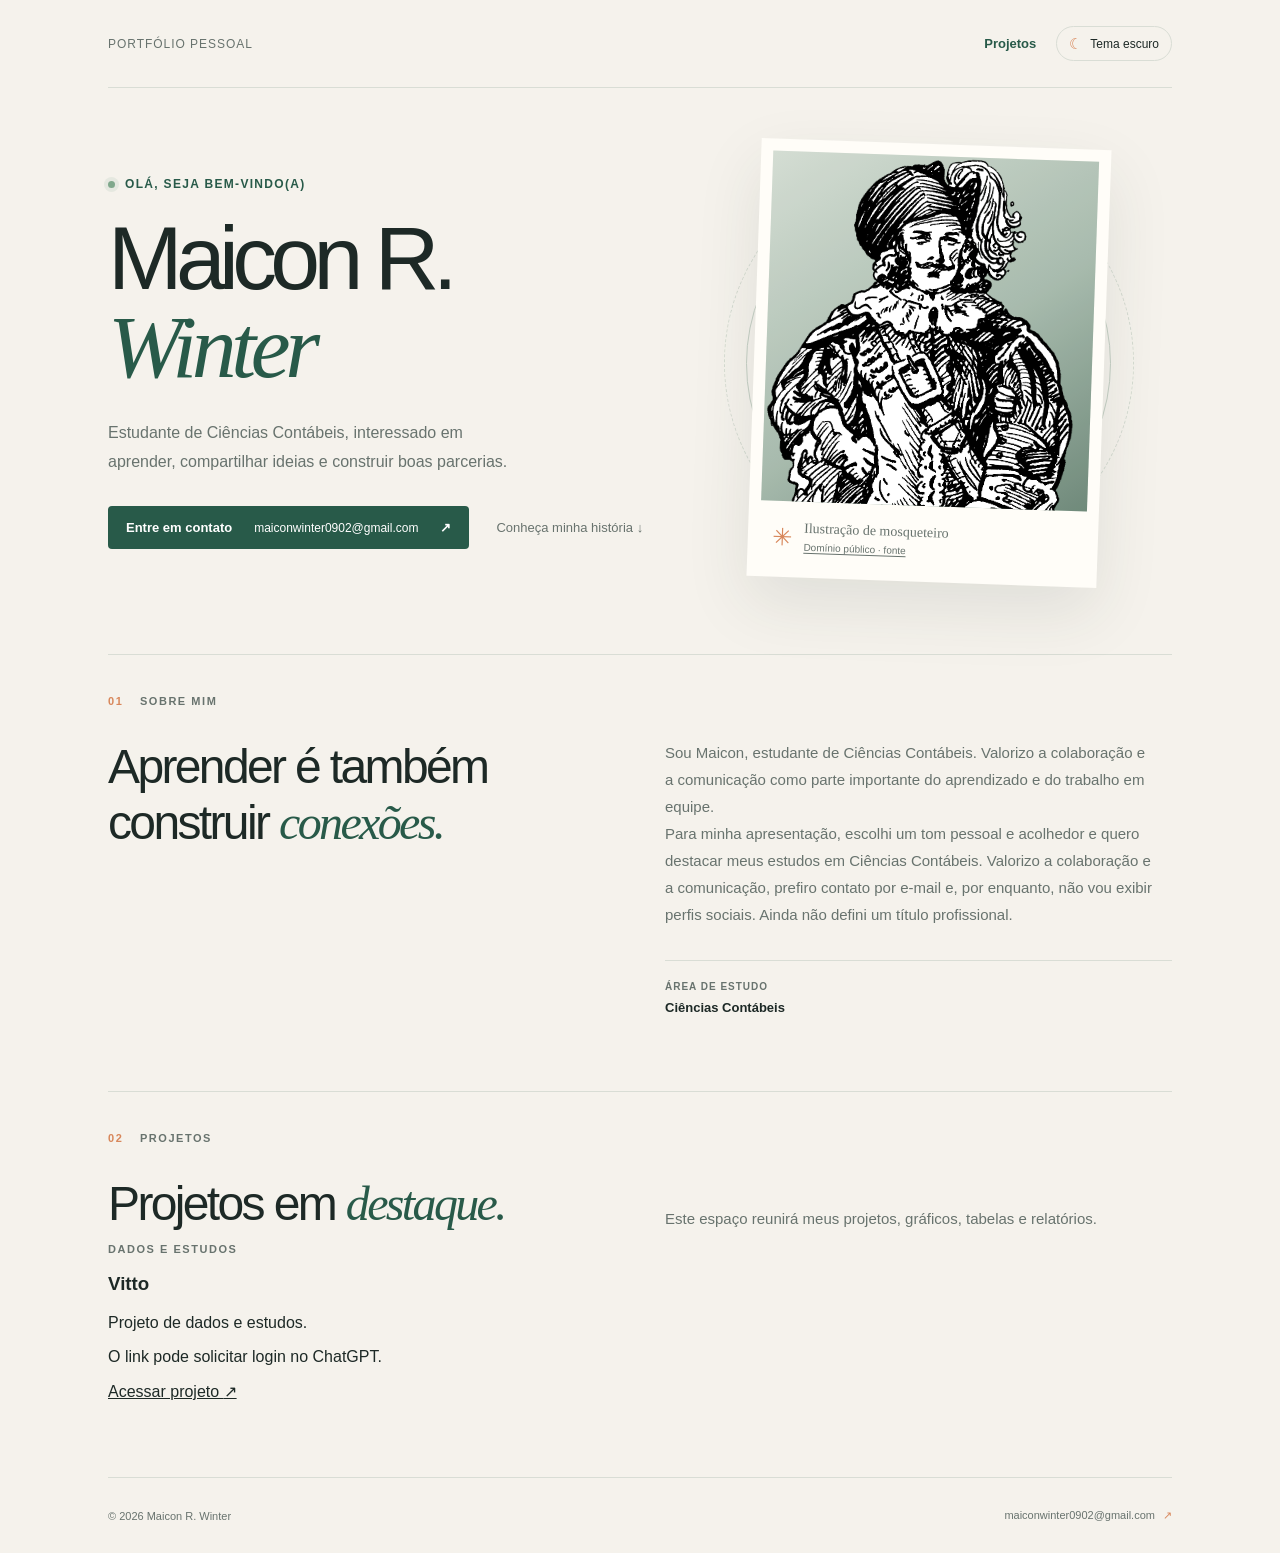
==== commit 83a19d91: "Adiciona o projeto Vitto ao portfólio Replaced placeholder for new projects with a project card for " ====
--- a/index.html
+++ b/index.html
@@ -62,7 +62,7 @@
           <h2 id="projects-title">Projetos em <em>destaque.</em></h2>
           <p>Este espaço reunirá meus projetos, gráficos, tabelas e relatórios.</p>
         </div>
-        <div class="projects-empty">Novos projetos em breve</div>
+        <article class="project-card"><div class="project-card-copy"><p class="section-label">DADOS E ESTUDOS</p><h3>Vitto</h3><p>Projeto de dados e estudos.</p><p class="project-access-note">O link pode solicitar login no ChatGPT.</p></div><a class="project-link" href="https://vitto-dados-e-estudos.woodsy-flea-2509.chatgpt.site/" target="_blank" rel="noopener noreferrer">Acessar projeto <span aria-hidden="true">↗</span></a></article>
       </section>
 
       <footer class="footer">
--- a/styles.css
+++ b/styles.css
@@ -65,8 +65,8 @@
 .text-link:hover, .footer a:hover { color: var(--green); }
 .portrait-wrap { min-height: 375px; display: grid; place-items: center; position: relative; }
 .portrait-card { width: min(100%, 350px); position: relative; z-index: 1; padding: 12px; background: var(--portrait-paper); box-shadow: 0 25px 65px var(--portrait-shadow); transform: rotate(2deg); }
-.portrait-placeholder { aspect-ratio: 4 / 4.3; display: grid; place-items: center; overflow: hidden; background: linear-gradient(145deg, var(--portrait-top), var(--portrait-mid) 55%, var(--portrait-bottom)); color: #f7f4ed; }
-.portrait-img { display: block; width: 100%; height: 100%; object-fit: cover; object-position: center 24%; }
+.portrait-placeholder { width: 100%; min-width: 0; aspect-ratio: 4 / 4.3; display: grid; grid-template-columns: minmax(0, 1fr); place-items: center; overflow: hidden; background: linear-gradient(145deg, var(--portrait-top), var(--portrait-mid) 55%, var(--portrait-bottom)); color: #f7f4ed; }
+.portrait-img { display: block; width: 100%; max-width: 100%; min-width: 0; height: 100%; object-fit: cover; object-position: center 24%; }
 .portrait-caption { min-height: 64px; display: flex; align-items: center; gap: 12px; padding: 8px 12px 0; color: var(--muted); font-family: Georgia, serif; font-size: 14px; line-height: 1.35; }
 .portrait-caption a { color: var(--muted); font-family: 'Segoe UI', Arial, sans-serif; font-size: 10px; text-decoration: underline; text-underline-offset: 2px; }
 .portrait-caption a:hover { color: var(--green); }
@@ -121,3 +121,7 @@
   html { scroll-behavior: auto; }
   *, *::before, *::after { transition-duration: .01ms !important; animation-duration: .01ms !important; }
 }
+
+
+html, body { overflow-x: clip; }
+.portrait-img { object-fit: contain; object-position: center; }
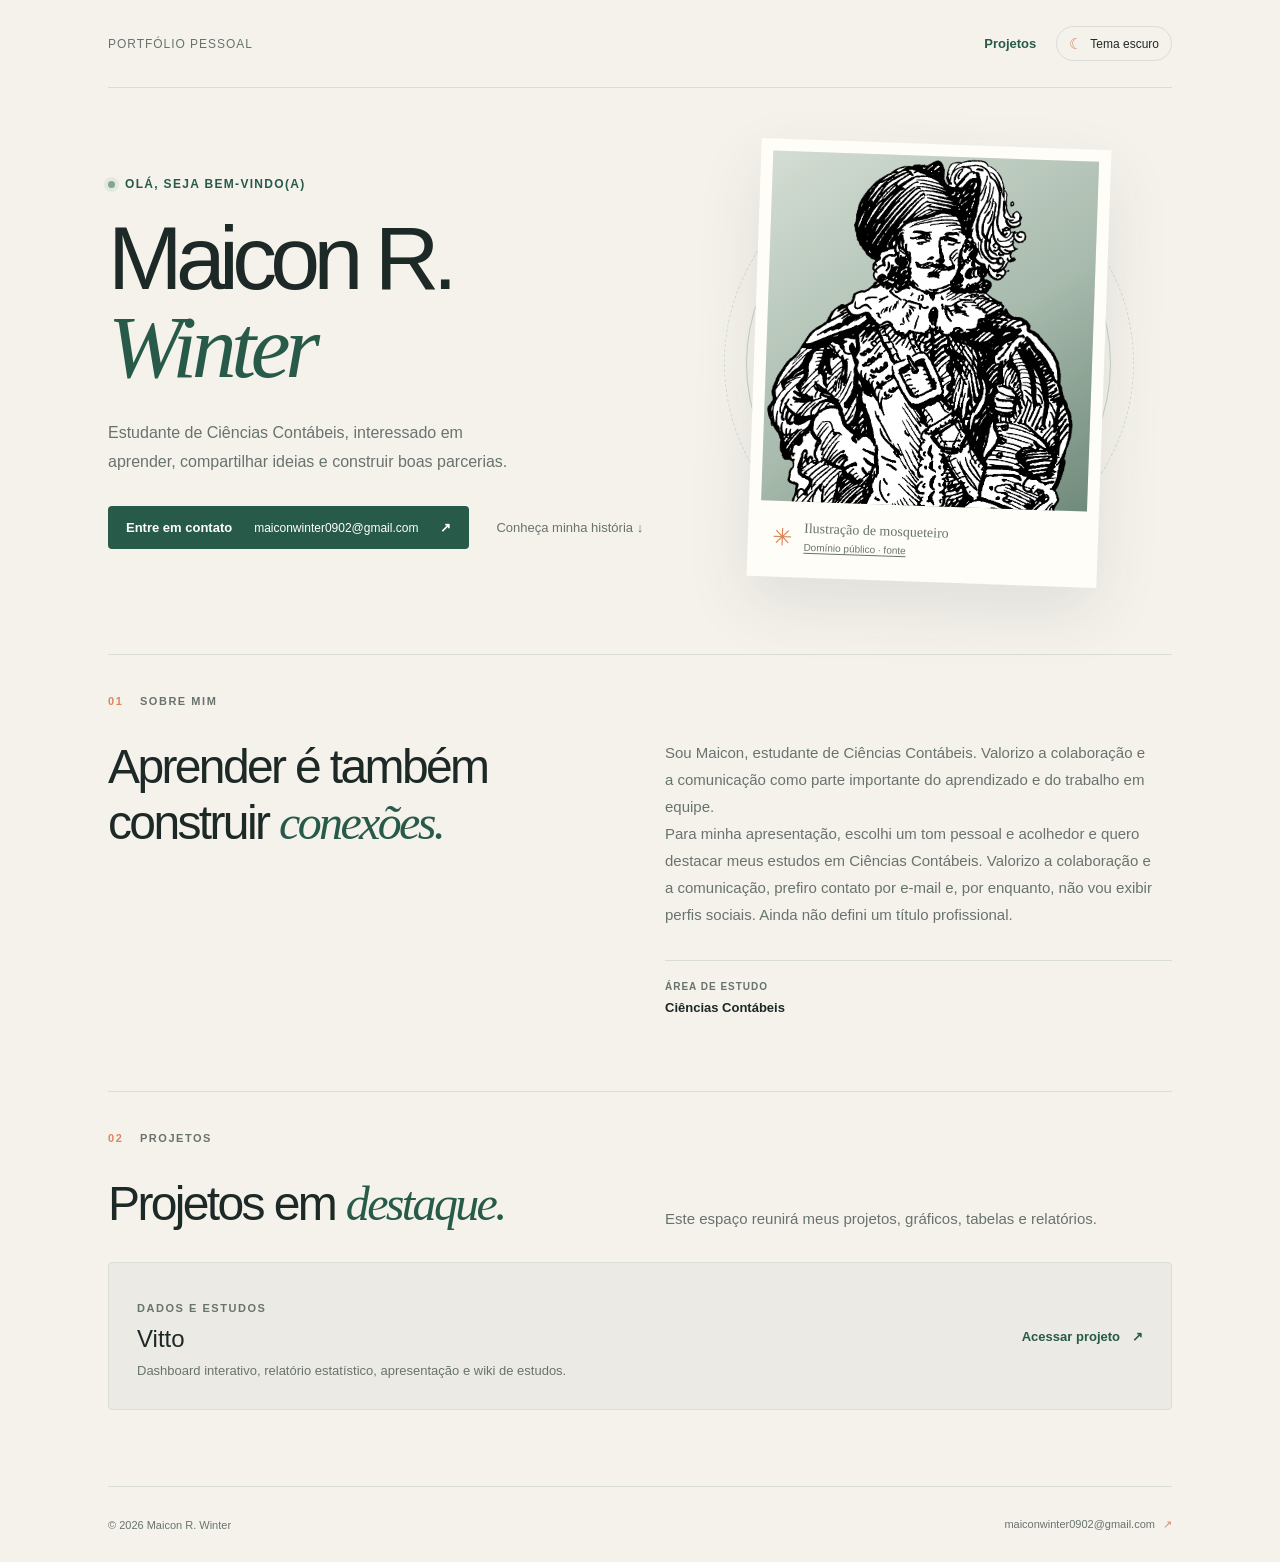
==== commit 4d7f571a: "Liga o portfólio ao projeto Vitto no GitHub Pages Atualiza o cartão do projeto para abrir o dashboar" ====
--- a/index.html
+++ b/index.html
@@ -62,7 +62,14 @@
           <h2 id="projects-title">Projetos em <em>destaque.</em></h2>
           <p>Este espaço reunirá meus projetos, gráficos, tabelas e relatórios.</p>
         </div>
-        <article class="project-card"><div class="project-card-copy"><p class="section-label">DADOS E ESTUDOS</p><h3>Vitto</h3><p>Projeto de dados e estudos.</p><p class="project-access-note">O link pode solicitar login no ChatGPT.</p></div><a class="project-link" href="https://vitto-dados-e-estudos.woodsy-flea-2509.chatgpt.site/" target="_blank" rel="noopener noreferrer">Acessar projeto <span aria-hidden="true">↗</span></a></article>
+        <article class="project-card">
+          <div class="project-card-copy">
+            <p class="section-label">DADOS E ESTUDOS</p>
+            <h3>Vitto</h3>
+            <p>Dashboard interativo, relatório estatístico, apresentação e wiki de estudos.</p>
+          </div>
+          <a class="project-link" href="./vitto/">Acessar projeto <span aria-hidden="true">↗</span></a>
+        </article>
       </section>
 
       <footer class="footer">
--- a/styles.css
+++ b/styles.css
@@ -125,3 +125,12 @@
 
 html, body { overflow-x: clip; }
 .portrait-img { object-fit: contain; object-position: center; }
+
+
+.project-card { margin-top: 30px; display: flex; align-items: center; justify-content: space-between; gap: 24px; padding: 28px; border: 1px solid var(--line); border-radius: 4px; background: color-mix(in srgb, var(--green) 5%, var(--paper)); }
+.project-card-copy h3 { margin: 10px 0 8px; font-size: 24px; font-weight: 500; }
+.project-card-copy > p:not(.section-label) { margin: 0; color: var(--muted); font-size: 13px; line-height: 1.6; }
+.project-card-copy .project-access-note { margin-top: 8px !important; font-size: 11px !important; }
+.project-link { display: inline-flex; align-items: center; gap: 12px; color: var(--green); font-size: 13px; font-weight: 600; text-decoration: none; white-space: nowrap; }
+.project-link:hover { color: var(--orange); }
+@media (max-width: 760px) { .project-card { align-items: flex-start; flex-direction: column; gap: 18px; padding: 22px; } }
